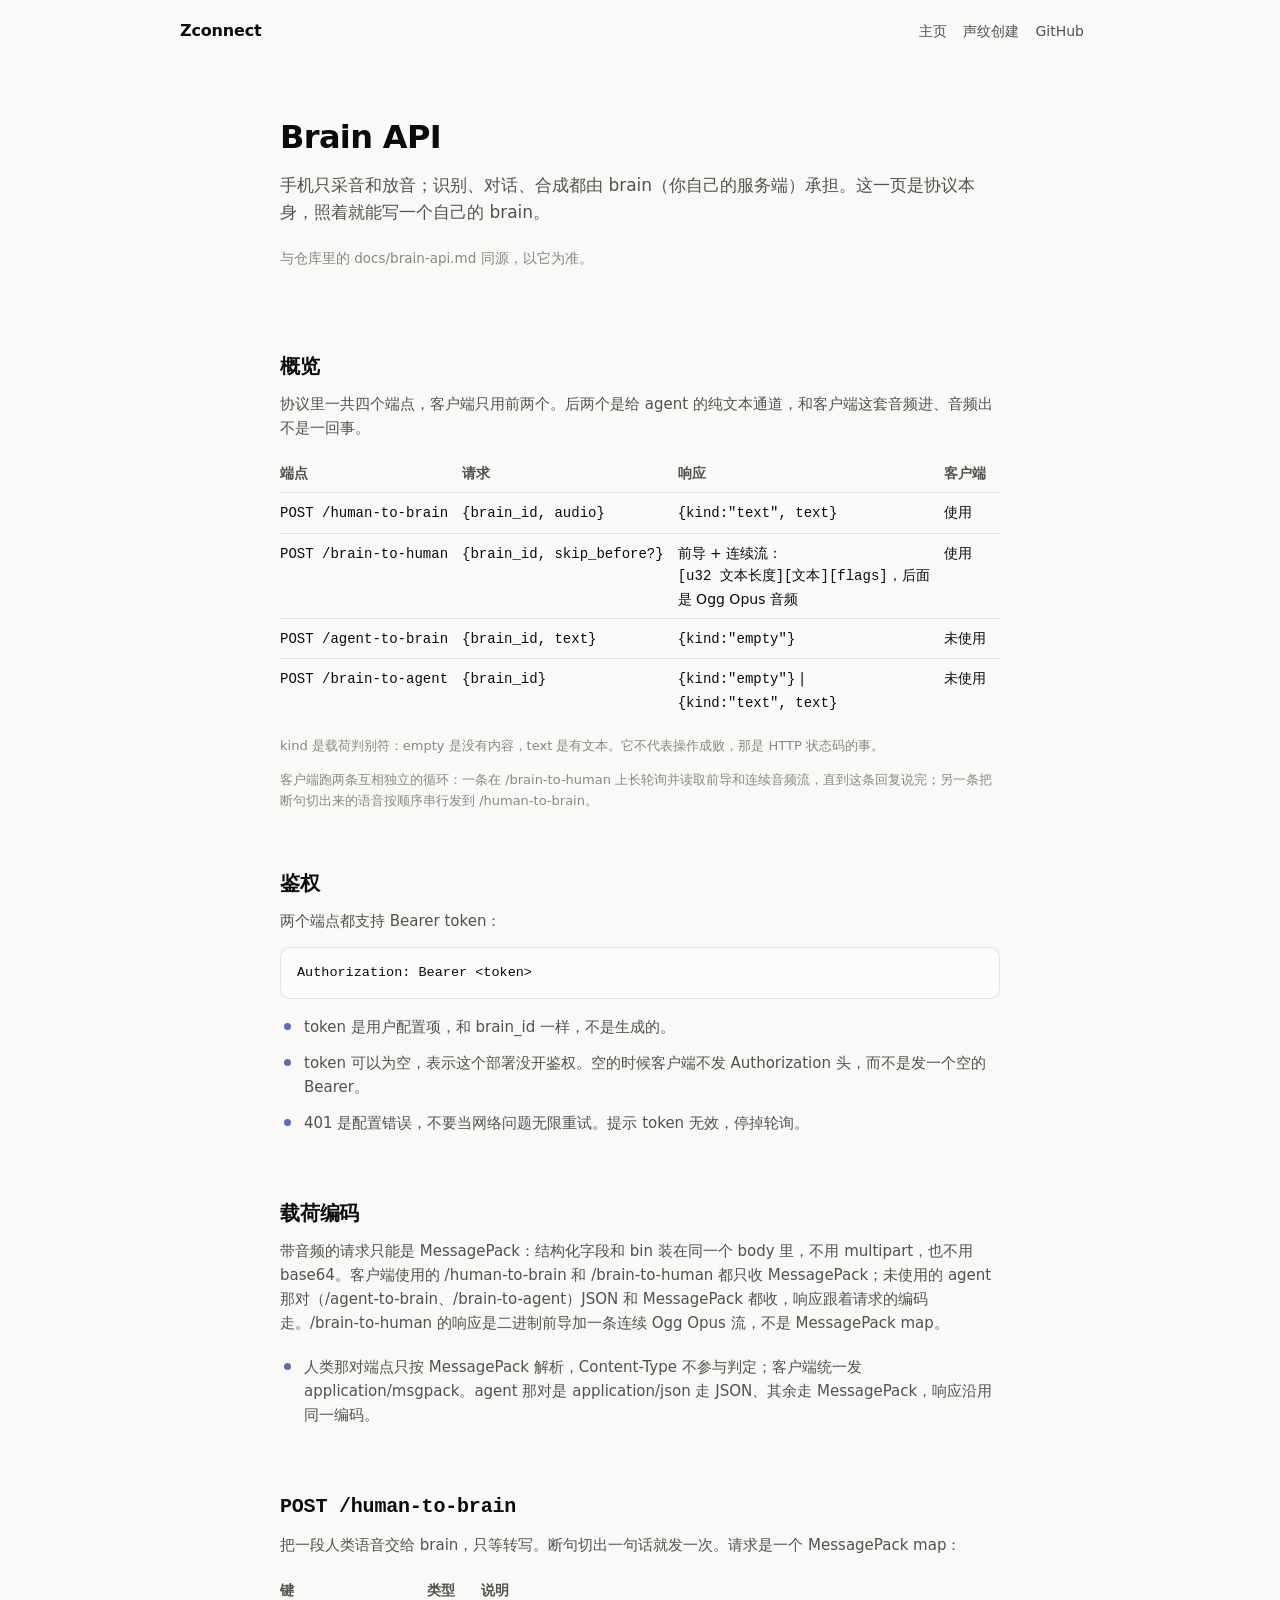
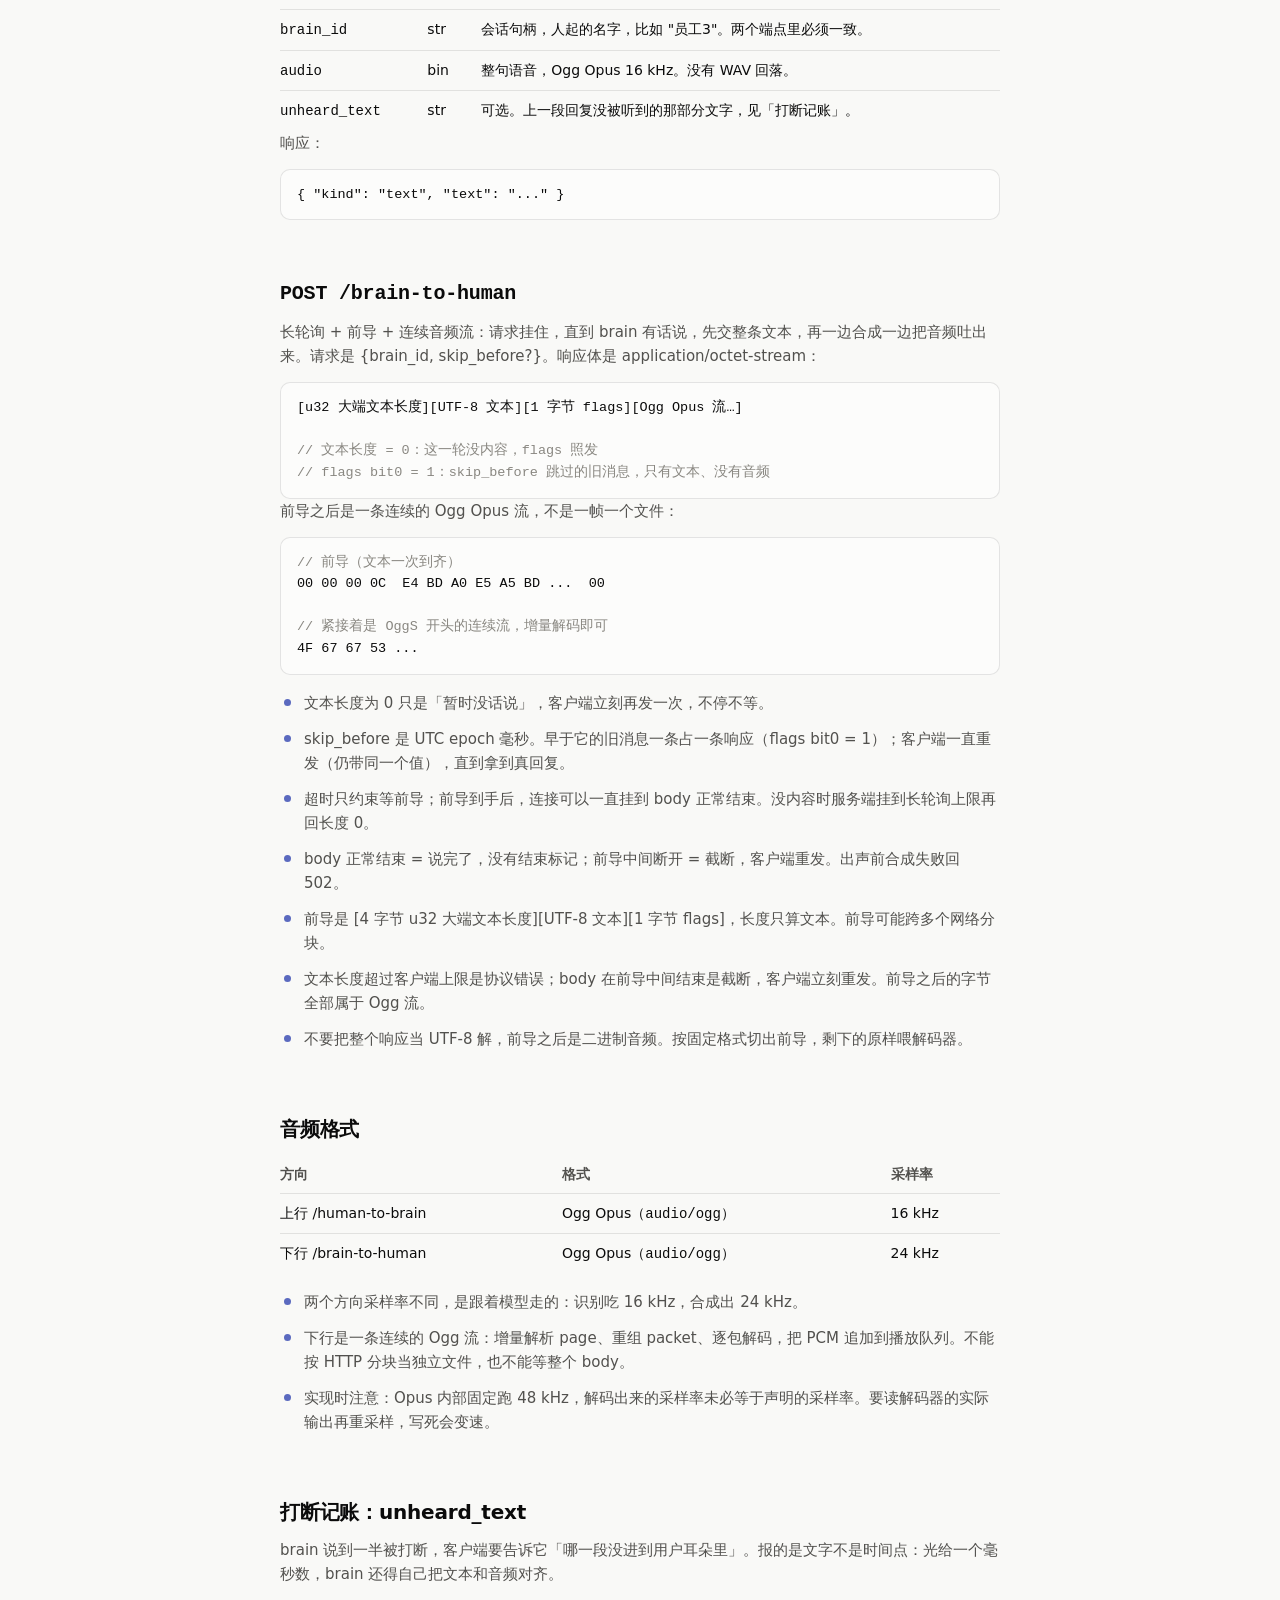
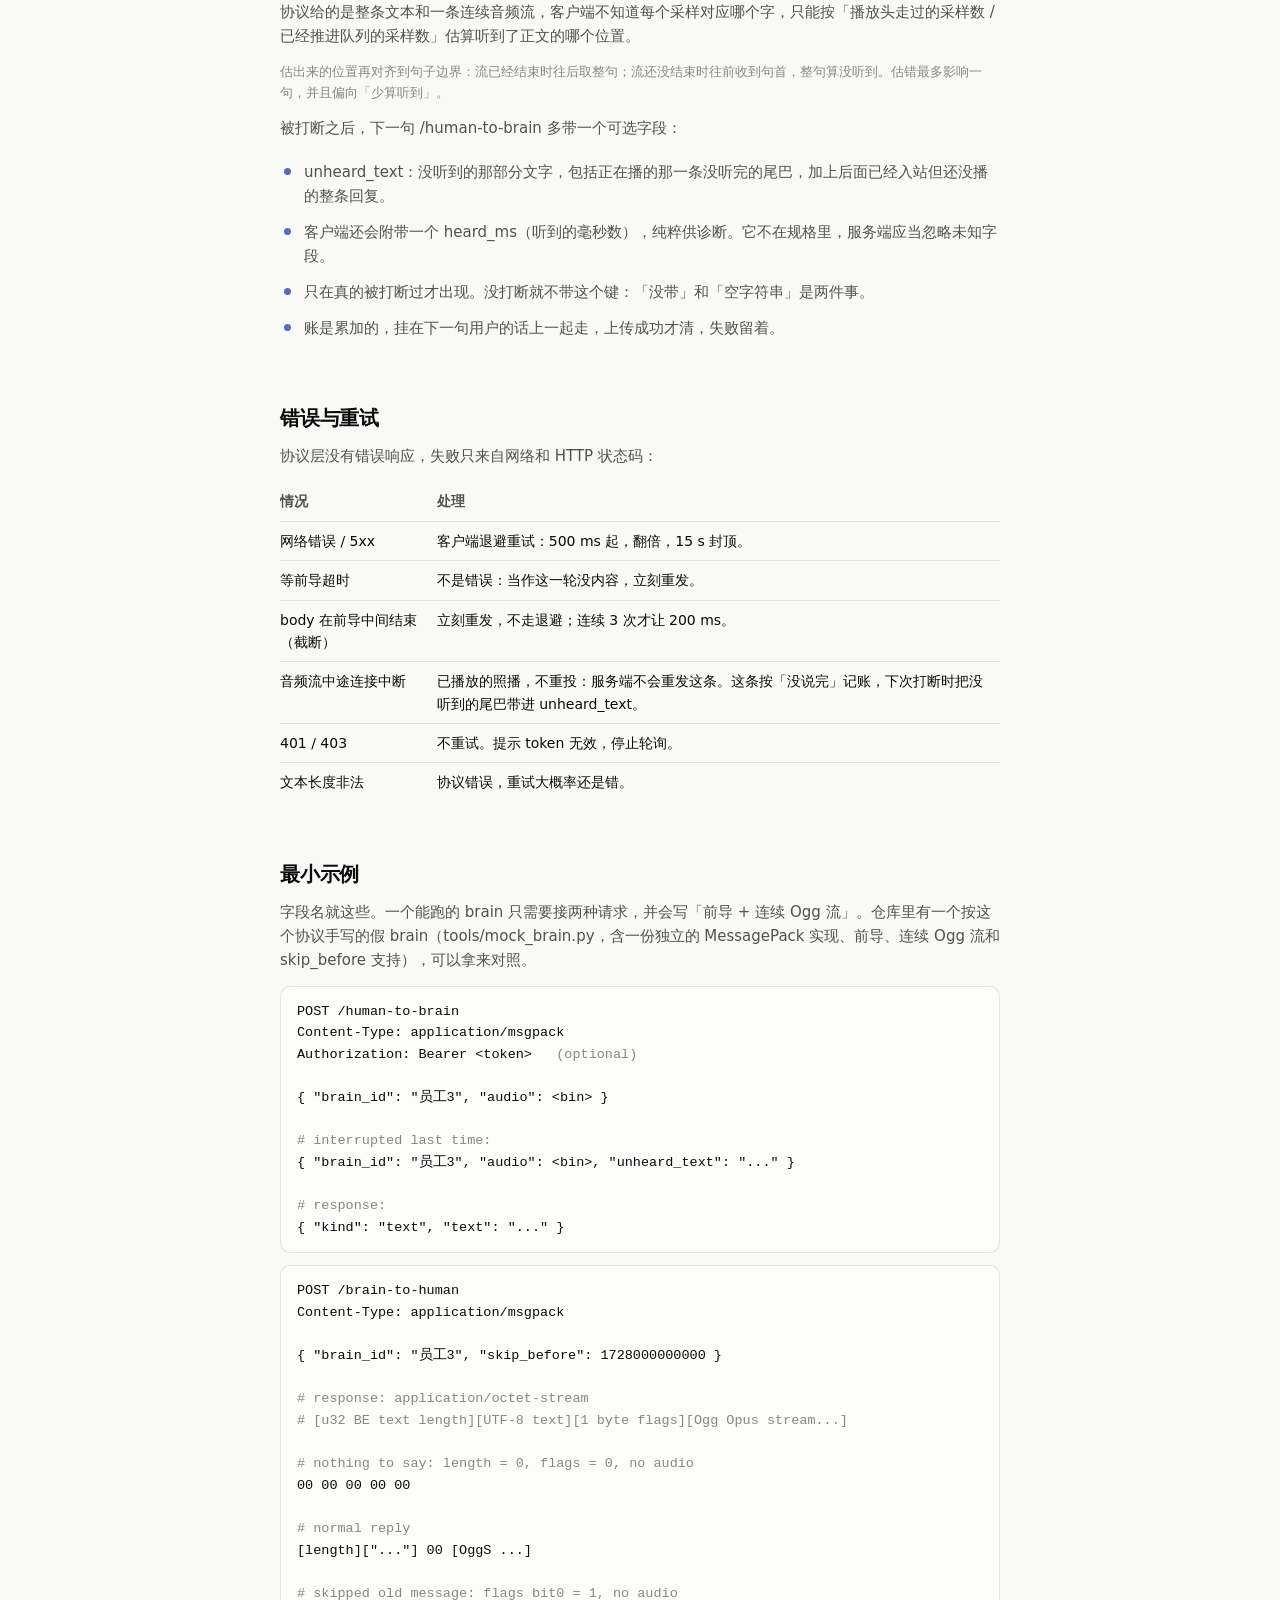
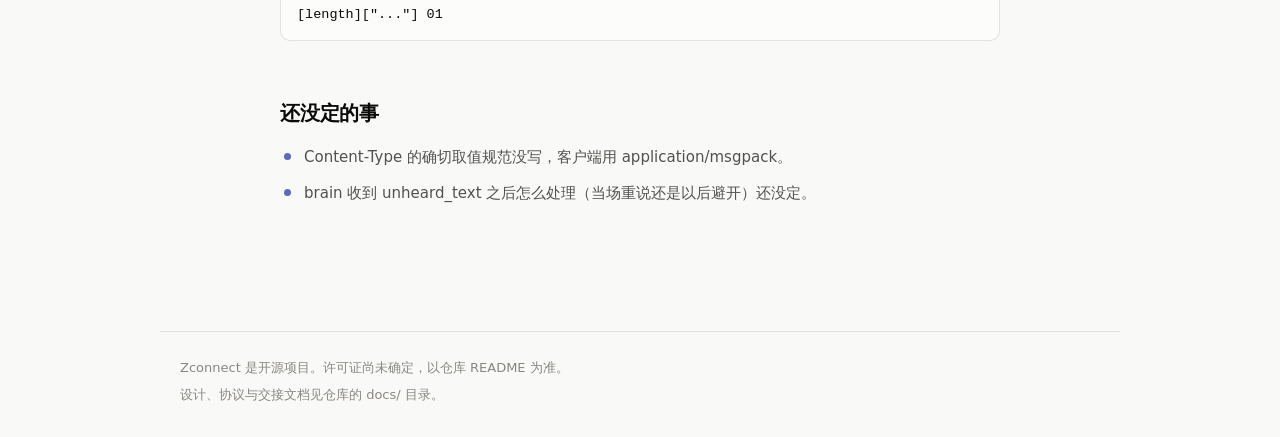
==== brain-api/index.html @ a500f972 "站点：品牌更新为 Zconnect" ====
<!doctype html>
<html lang="zh-CN">
<head>
<meta charset="utf-8">
<meta name="viewport" content="width=device-width, initial-scale=1">
<title data-i18n="meta.title.brain">Brain API · Zconnect</title>
<meta name="description" data-i18n-attr="content:meta.desc.brain"
      content="Zconnect 客户端与服务端（brain）之间的协议：HTTP + MessagePack 的两个端点、音频格式、打断记账与重试约定。">
<link rel="icon" href="../assets/favicon.svg" type="image/svg+xml">
<link rel="icon" href="../assets/favicon-32.png" sizes="32x32" type="image/png">
<link rel="apple-touch-icon" href="../assets/apple-touch-icon.png">
<meta name="theme-color" content="#5B6ABF">
<link rel="stylesheet" href="../assets/site.css">
</head>
<body>
<nav class="site-nav">
  <a class="brand" href="../">Zconnect</a>
  <span class="spacer"></span>
  <a class="nav-link" href="../" data-i18n="nav.home">主页</a>
  <a class="nav-link" href="../enroll/" data-i18n="nav.enroll">声纹创建</a>
  <a class="nav-link" href="https://github.com/thautwarm/zconnect" data-i18n="nav.github">GitHub</a>
  <span id="langSwitch"></span>
</nav>

<main class="narrow">
  <header class="hero">
    <h1 data-i18n="b.hero.title">Brain API</h1>
    <p class="tag" data-i18n="b.hero.sub">手机只采音和放音；识别、对话、合成都由 brain（你自己的服务端）承担。这一页是协议本身，照着就能写一个自己的 brain。</p>
    <p class="made" data-i18n="b.hero.note">与仓库里的 docs/brain-api.md 同源，以它为准。</p>
  </header>

  <section class="block" id="overview">
    <h2 data-i18n="b.ov.title">概览</h2>
    <p class="lead" data-i18n="b.ov.body">协议里一共四个端点，客户端只用前两个。后两个是给 agent 的纯文本通道，和客户端这套音频进、音频出不是一回事。</p>
    <div class="table-scroll">
      <table class="stack">
        <tr>
          <th data-i18n="b.ov.th.ep">端点</th>
          <th data-i18n="b.ov.th.req">请求</th>
          <th data-i18n="b.ov.th.resp">响应</th>
          <th data-i18n="b.ov.th.used">客户端</th>
        </tr>
        <tr>
          <td><code>POST /human-to-brain</code></td>
          <td><code>{brain_id, audio}</code></td>
          <td><code>{kind:"text", text}</code></td>
          <td data-i18n="b.ov.yes">使用</td>
        </tr>
        <tr>
          <td><code>POST /brain-to-human</code></td>
          <td><code>{brain_id, skip_before?}</code></td>
          <td data-i18n-html="b.ov.framed">前导 + 连续流：<code>[u32 文本长度][文本][flags]</code>，后面是 Ogg Opus 音频</td>
          <td data-i18n="b.ov.yes">使用</td>
        </tr>
        <tr>
          <td><code>POST /agent-to-brain</code></td>
          <td><code>{brain_id, text}</code></td>
          <td><code>{kind:"empty"}</code></td>
          <td data-i18n="b.ov.no">未使用</td>
        </tr>
        <tr>
          <td><code>POST /brain-to-agent</code></td>
          <td><code>{brain_id}</code></td>
          <td><code>{kind:"empty"}</code> | <code>{kind:"text", text}</code></td>
          <td data-i18n="b.ov.no">未使用</td>
        </tr>
      </table>
    </div>
    <p class="hint mt" data-i18n="b.ov.kind">kind 是载荷判别符：empty 是没有内容，text 是有文本。它不代表操作成败，那是 HTTP 状态码的事。</p>
    <p class="hint" data-i18n="b.ov.loops">客户端跑两条互相独立的循环：一条在 /brain-to-human 上长轮询并读取前导和连续音频流，直到这条回复说完；另一条把断句切出来的语音按顺序串行发到 /human-to-brain。</p>
  </section>

  <section class="block" id="auth">
    <h2 data-i18n="b.auth.title">鉴权</h2>
    <p class="lead" data-i18n="b.auth.body">两个端点都支持 Bearer token：</p>
    <pre class="code">Authorization: Bearer &lt;token&gt;</pre>
    <ul class="tick">
      <li data-i18n="b.auth.i1">token 是用户配置项，和 brain_id 一样，不是生成的。</li>
      <li data-i18n="b.auth.i2">token 可以为空，表示这个部署没开鉴权。空的时候客户端不发 Authorization 头，而不是发一个空的 Bearer。</li>
      <li data-i18n="b.auth.i3">401 是配置错误，不要当网络问题无限重试。提示 token 无效，停掉轮询。</li>
    </ul>
  </section>

  <section class="block" id="encoding">
    <h2 data-i18n="b.enc.title">载荷编码</h2>
    <p class="lead" data-i18n="b.enc.body">带音频的请求只能是 MessagePack：结构化字段和 bin 装在同一个 body 里，不用 multipart，也不用 base64。客户端使用的 /human-to-brain 和 /brain-to-human 都只收 MessagePack；未使用的 agent 那对（/agent-to-brain、/brain-to-agent）JSON 和 MessagePack 都收，响应跟着请求的编码走。/brain-to-human 的响应是二进制前导加一条连续 Ogg Opus 流，不是 MessagePack map。</p>
    <ul class="tick">
      <li data-i18n="b.enc.ct">人类那对端点只按 MessagePack 解析，Content-Type 不参与判定；客户端统一发 application/msgpack。agent 那对是 application/json 走 JSON、其余走 MessagePack，响应沿用同一编码。</li>
    </ul>
  </section>

  <section class="block" id="uplink">
    <h2><code>POST /human-to-brain</code></h2>
    <p class="lead" data-i18n="b.up.body">把一段人类语音交给 brain，只等转写。断句切出一句话就发一次。请求是一个 MessagePack map：</p>
    <div class="table-scroll">
      <table class="stack">
        <tr>
          <th data-i18n="b.th.key">键</th>
          <th data-i18n="b.th.type">类型</th>
          <th data-i18n="b.th.desc">说明</th>
        </tr>
        <tr>
          <td><code>brain_id</code></td>
          <td>str</td>
          <td data-i18n="b.up.f.brainId">会话句柄，人起的名字，比如 "员工3"。两个端点里必须一致。</td>
        </tr>
        <tr>
          <td><code>audio</code></td>
          <td>bin</td>
          <td data-i18n="b.up.f.audio">整句语音，Ogg Opus 16 kHz。没有 WAV 回落。</td>
        </tr>
        <tr>
          <td><code>unheard_text</code></td>
          <td>str</td>
          <td data-i18n="b.up.f.unheardText">可选。上一段回复没被听到的那部分文字，见「打断记账」。</td>
        </tr>
      </table>
    </div>
    <p class="lead mt" data-i18n="b.up.resp">响应：</p>
    <pre class="code">{ "kind": "text", "text": "..." }</pre>
  </section>

  <section class="block" id="downlink">
    <h2><code>POST /brain-to-human</code></h2>
    <p class="lead" data-i18n="b.down.body">长轮询 + 前导 + 连续音频流：请求挂住，直到 brain 有话说，先交整条文本，再一边合成一边把音频吐出来。请求是 {brain_id, skip_before?}。响应体是 application/octet-stream：</p>
    <pre class="code">[u32 大端文本长度][UTF-8 文本][1 字节 flags][Ogg Opus 流…]

<span class="c">// 文本长度 = 0：这一轮没内容，flags 照发</span>
<span class="c">// flags bit0 = 1：skip_before 跳过的旧消息，只有文本、没有音频</span></pre>
    <p class="lead mt" data-i18n="b.down.framesLead">前导之后是一条连续的 Ogg Opus 流，不是一帧一个文件：</p>
    <pre class="code"><span class="c">// 前导（文本一次到齐）</span>
00 00 00 0C  E4 BD A0 E5 A5 BD ...  00

<span class="c">// 紧接着是 OggS 开头的连续流，增量解码即可</span>
4F 67 67 53 ...</pre>
    <ul class="tick">
      <li data-i18n="b.down.empty">文本长度为 0 只是「暂时没话说」，客户端立刻再发一次，不停不等。</li>
      <li data-i18n="b.down.skip">skip_before 是 UTC epoch 毫秒。早于它的旧消息一条占一条响应（flags bit0 = 1）；客户端一直重发（仍带同一个值），直到拿到真回复。</li>
      <li data-i18n="b.down.timeout">超时只约束等前导；前导到手后，连接可以一直挂到 body 正常结束。没内容时服务端挂到长轮询上限再回长度 0。</li>
      <li data-i18n="b.down.end">body 正常结束 = 说完了，没有结束标记；前导中间断开 = 截断，客户端重发。出声前合成失败回 502。</li>
      <li data-i18n="b.down.frame">前导是 [4 字节 u32 大端文本长度][UTF-8 文本][1 字节 flags]，长度只算文本。前导可能跨多个网络分块。</li>
      <li data-i18n="b.down.truncated">文本长度超过客户端上限是协议错误；body 在前导中间结束是截断，客户端立刻重发。前导之后的字节全部属于 Ogg 流。</li>
      <li data-i18n="b.down.warn">不要把整个响应当 UTF-8 解，前导之后是二进制音频。按固定格式切出前导，剩下的原样喂解码器。</li>
    </ul>
  </section>

  <section class="block" id="audio">
    <h2 data-i18n="b.audio.title">音频格式</h2>
    <div class="table-scroll">
      <table class="stack">
        <tr>
          <th data-i18n="b.audio.th.dir">方向</th>
          <th data-i18n="b.audio.th.fmt">格式</th>
          <th data-i18n="b.audio.th.rate">采样率</th>
        </tr>
        <tr>
          <td data-i18n="b.audio.up">上行 /human-to-brain</td>
          <td>Ogg Opus（<code>audio/ogg</code>）</td>
          <td>16 kHz</td>
        </tr>
        <tr>
          <td data-i18n="b.audio.down">下行 /brain-to-human</td>
          <td>Ogg Opus（<code>audio/ogg</code>）</td>
          <td>24 kHz</td>
        </tr>
      </table>
    </div>
    <ul class="tick">
      <li data-i18n="b.audio.why">两个方向采样率不同，是跟着模型走的：识别吃 16 kHz，合成出 24 kHz。</li>
      <li data-i18n="b.audio.frame">下行是一条连续的 Ogg 流：增量解析 page、重组 packet、逐包解码，把 PCM 追加到播放队列。不能按 HTTP 分块当独立文件，也不能等整个 body。</li>
      <li data-i18n="b.audio.trap">实现时注意：Opus 内部固定跑 48 kHz，解码出来的采样率未必等于声明的采样率。要读解码器的实际输出再重采样，写死会变速。</li>
    </ul>
  </section>

  <section class="block" id="barge">
    <h2 data-i18n="b.int.title">打断记账：unheard_text</h2>
    <p class="lead" data-i18n="b.int.body">brain 说到一半被打断，客户端要告诉它「哪一段没进到用户耳朵里」。报的是文字不是时间点：光给一个毫秒数，brain 还得自己把文本和音频对齐。</p>
    <p class="lead" data-i18n="b.int.spans">协议给的是整条文本和一条连续音频流，客户端不知道每个采样对应哪个字，只能按「播放头走过的采样数 / 已经推进队列的采样数」估算听到了正文的哪个位置。</p>
    <p class="hint mt" data-i18n="b.int.fallback">估出来的位置再对齐到句子边界：流已经结束时往后取整句；流还没结束时往前收到句首，整句算没听到。估错最多影响一句，并且偏向「少算听到」。</p>
    <p class="lead mt" data-i18n="b.int.fields">被打断之后，下一句 /human-to-brain 多带一个可选字段：</p>
    <ul class="tick">
      <li data-i18n="b.int.f1">unheard_text：没听到的那部分文字，包括正在播的那一条没听完的尾巴，加上后面已经入站但还没播的整条回复。</li>
      <li data-i18n="b.int.f2">客户端还会附带一个 heard_ms（听到的毫秒数），纯粹供诊断。它不在规格里，服务端应当忽略未知字段。</li>
      <li data-i18n="b.int.f3">只在真的被打断过才出现。没打断就不带这个键：「没带」和「空字符串」是两件事。</li>
      <li data-i18n="b.int.f4">账是累加的，挂在下一句用户的话上一起走，上传成功才清，失败留着。</li>
    </ul>
  </section>

  <section class="block" id="errors">
    <h2 data-i18n="b.err.title">错误与重试</h2>
    <p class="lead" data-i18n="b.err.body">协议层没有错误响应，失败只来自网络和 HTTP 状态码：</p>
    <div class="table-scroll">
      <table class="stack">
        <tr>
          <th data-i18n="b.err.th.case">情况</th>
          <th data-i18n="b.err.th.act">处理</th>
        </tr>
        <tr>
          <td data-i18n="b.err.r1.k">网络错误 / 5xx</td>
          <td data-i18n="b.err.r1.v">客户端退避重试：500 ms 起，翻倍，15 s 封顶。</td>
        </tr>
        <tr>
          <td data-i18n="b.err.r4.k">等前导超时</td>
          <td data-i18n="b.err.r4.v">不是错误：当作这一轮没内容，立刻重发。</td>
        </tr>
        <tr>
          <td data-i18n="b.err.r5.k">body 在前导中间结束（截断）</td>
          <td data-i18n="b.err.r5.v">立刻重发，不走退避；连续 3 次才让 200 ms。</td>
        </tr>
        <tr>
          <td data-i18n="b.err.r6.k">音频流中途连接中断</td>
          <td data-i18n="b.err.r6.v">已播放的照播，不重投：服务端不会重发这条。这条按「没说完」记账，下次打断时把没听到的尾巴带进 unheard_text。</td>
        </tr>
        <tr>
          <td>401 / 403</td>
          <td data-i18n="b.err.r2.v">不重试。提示 token 无效，停止轮询。</td>
        </tr>
        <tr>
          <td data-i18n="b.err.r3.k">文本长度非法</td>
          <td data-i18n="b.err.r3.v">协议错误，重试大概率还是错。</td>
        </tr>
      </table>
    </div>
  </section>

  <section class="block" id="example">
    <h2 data-i18n="b.ex.title">最小示例</h2>
    <p class="lead" data-i18n="b.ex.body">字段名就这些。一个能跑的 brain 只需要接两种请求，并会写「前导 + 连续 Ogg 流」。仓库里有一个按这个协议手写的假 brain（tools/mock_brain.py，含一份独立的 MessagePack 实现、前导、连续 Ogg 流和 skip_before 支持），可以拿来对照。</p>
    <pre class="code">POST /human-to-brain
Content-Type: application/msgpack
Authorization: Bearer &lt;token&gt;   <span class="c">(optional)</span>

{ "brain_id": "员工3", "audio": &lt;bin&gt; }

<span class="c"># interrupted last time:</span>
{ "brain_id": "员工3", "audio": &lt;bin&gt;, "unheard_text": "..." }

<span class="c"># response:</span>
{ "kind": "text", "text": "..." }</pre>
    <pre class="code">POST /brain-to-human
Content-Type: application/msgpack

{ "brain_id": "员工3", "skip_before": 1728000000000 }

<span class="c"># response: application/octet-stream</span>
<span class="c"># [u32 BE text length][UTF-8 text][1 byte flags][Ogg Opus stream...]</span>

<span class="c"># nothing to say: length = 0, flags = 0, no audio</span>
00 00 00 00 00

<span class="c"># normal reply</span>
[length][&quot;...&quot;] 00 [OggS ...]

<span class="c"># skipped old message: flags bit0 = 1, no audio</span>
[length][&quot;...&quot;] 01</pre>
  </section>

  <section class="block" id="open">
    <h2 data-i18n="b.pending.title">还没定的事</h2>
    <ul class="tick">
      <li data-i18n="b.pending.i1">Content-Type 的确切取值规范没写，客户端用 application/msgpack。</li>
      <li data-i18n="b.pending.i2">brain 收到 unheard_text 之后怎么处理（当场重说还是以后避开）还没定。</li>
    </ul>
  </section>
</main>

<footer class="site-foot">
  <p data-i18n="h.footer.license">Zconnect 是开源项目。许可证尚未确定，以仓库 README 为准。</p>
  <p data-i18n="h.footer.docs">设计、协议与交接文档见仓库的 docs/ 目录。</p>
</footer>

<script src="../assets/i18n.js"></script>
<script src="../assets/main.js"></script>
</body>
</html>
---- assets/site.css ----
/* Zconnect 站点共享样式：主页 + 声纹工具。无框架、无构建步骤。 */

:root {
  color-scheme: light;
  --page: #f9f9f7;
  --surface: #fcfcfb;
  --ink: #0b0b0b;
  --ink-2: #52514e;
  --muted: #898781;
  --line: rgba(11, 11, 11, 0.10);
  --line-strong: #c3c2b7;
  --accent: #5b6abf;
  --accent-ink: #ffffff;
  --accent-soft: rgba(91, 106, 191, 0.10);
  --good: #0ca30c;
  --warning: #b26a00;
  --critical: #d03b3b;
  --neg: #2a78d6;
  --mid: #f0efec;
  --pos: #e34948;
  --shadow: 0 1px 2px rgba(11, 11, 11, 0.04), 0 8px 28px rgba(11, 11, 11, 0.05);
  --ppd-shadow: 0 4px 12px rgba(11, 11, 11, 0.06);
}

@media (prefers-color-scheme: dark) {
  :root {
    color-scheme: dark;
    --page: #0d0d0d;
    --surface: #1a1a19;
    --ink: #f0efec;
    --ink-2: #c3c2b7;
    --muted: #898781;
    --line: rgba(255, 255, 255, 0.10);
    --line-strong: #383835;
    --accent: #a7b0ea;
    --accent-ink: #191b33;
    --accent-soft: rgba(167, 176, 234, 0.12);
    --good: #0ca30c;
    --warning: #fab219;
    --critical: #e66767;
    --neg: #3987e5;
    --mid: #383835;
    --pos: #e66767;
    --shadow: 0 1px 2px rgba(0, 0, 0, 0.4), 0 8px 28px rgba(0, 0, 0, 0.35);
    --ppd-shadow: 0 4px 12px rgba(0, 0, 0, 0.35);
  }
}

* { box-sizing: border-box; }
html, body { margin: 0; padding: 0; }
body {
  background: var(--page);
  color: var(--ink);
  font: 15px/1.6 system-ui, -apple-system, "Segoe UI", "PingFang SC",
        "Hiragino Kaku Gothic ProN", "Hiragino Sans", "Microsoft YaHei",
        "Noto Sans CJK SC", "Noto Sans CJK JP", sans-serif;
  min-height: 100vh;
  overflow-x: clip;
}
main { max-width: 960px; margin: 0 auto; padding: 0 20px 64px; }
main.narrow { max-width: 760px; }

a { color: var(--accent); text-decoration: none; }
a:hover { text-decoration: underline; }
code, pre {
  font-family: ui-monospace, SFMono-Regular, Menlo, Consolas, monospace;
}

/* ---------------- 顶部导航 ---------------- */
.site-nav {
  display: flex; align-items: center; gap: 16px; flex-wrap: wrap;
  max-width: 960px; margin: 0 auto; padding: 18px 20px 10px;
}
.site-nav .brand {
  font-weight: 700; font-size: 16px; letter-spacing: -0.01em;
  color: var(--ink);
}
.site-nav .brand:hover { text-decoration: none; }
.site-nav .spacer { flex: 1; }
.site-nav a.nav-link { color: var(--ink-2); font-size: 14px; }
.site-nav a.nav-link:hover { color: var(--ink); }

.lang-switch {
  display: inline-flex; border: 1px solid var(--line-strong);
  border-radius: 999px; overflow: hidden;
}
.lang-btn {
  appearance: none; border: 0; background: transparent; color: var(--ink-2);
  font: inherit; font-size: 12.5px; font-weight: 600;
  padding: 5px 12px; cursor: pointer;
}
.lang-btn + .lang-btn { border-left: 1px solid var(--line); }
.lang-btn:hover { background: color-mix(in srgb, var(--ink) 5%, transparent); }
.lang-btn.active { background: var(--accent); color: var(--accent-ink); }

/* ---------------- 通用组件 ---------------- */
.card {
  background: var(--surface);
  border: 1px solid var(--line);
  border-radius: 14px;
  padding: 18px 20px;
  margin: 0 0 16px;
  box-shadow: var(--shadow);
}
.card-head {
  display: flex; align-items: center; gap: 12px;
  justify-content: space-between;
}
h1 { font-size: 32px; line-height: 1.2; margin: 0; letter-spacing: -0.02em; }
h2 { font-size: 20px; margin: 0 0 10px; letter-spacing: -0.01em; }
.card h2 { font-size: 16px; margin: 0; letter-spacing: 0.01em; }
.sub { color: var(--ink-2); margin: 6px 0 0; }
.privacy { color: var(--muted); font-size: 13px; margin: 8px 0 0; }
.hint { color: var(--muted); font-size: 13px; }
.row { display: flex; align-items: center; gap: 12px; flex-wrap: wrap; }
.mt { margin-top: 14px; }
.hidden { display: none !important; }

button, .button {
  appearance: none; border: 1px solid transparent; border-radius: 9px;
  padding: 9px 16px; font: inherit; font-size: 14px; font-weight: 600;
  cursor: pointer; background: var(--accent); color: var(--accent-ink);
  transition: filter .15s ease, background .15s ease, border-color .15s ease;
}
.button { display: inline-flex; align-items: center; text-decoration: none; }
.button:hover { text-decoration: none; }
button:hover, .button:hover { filter: brightness(1.06); }
button:disabled { opacity: .45; cursor: not-allowed; filter: none; }
button.secondary, .button.secondary {
  background: transparent; color: var(--ink); border-color: var(--line-strong);
}
button.secondary:hover, .button.secondary:hover {
  background: color-mix(in srgb, var(--ink) 5%, transparent);
}

.pill {
  display: inline-flex; align-items: center; gap: 6px;
  font-size: 12.5px; font-weight: 600; border-radius: 999px;
  padding: 3px 10px; border: 1px solid var(--line);
  color: var(--ink-2); white-space: nowrap;
}
.pill::before {
  content: ""; width: 7px; height: 7px; border-radius: 50%;
  background: var(--muted);
}
.pill.ok { color: var(--good); border-color: color-mix(in srgb, var(--good) 35%, transparent); }
.pill.ok::before { background: var(--good); }
.pill.pending { color: var(--warning); border-color: color-mix(in srgb, var(--warning) 35%, transparent); }
.pill.pending::before { background: var(--warning); }
.pill.error { color: var(--critical); border-color: color-mix(in srgb, var(--critical) 35%, transparent); }
.pill.error::before { background: var(--critical); }

/* ---------------- 主页 ---------------- */
.hero { padding: 64px 0 24px; }
.hero .tag {
  font-size: 17px; color: var(--ink-2); max-width: 46em; margin: 16px 0 0;
}
.feel {
  margin: 18px 0 0; padding: 0; list-style: none;
  font-size: 16px; color: var(--ink);
}
.feel li { padding: 7px 0 7px 26px; position: relative; }
.feel li::before {
  content: ""; position: absolute; left: 6px; top: 17px;
  width: 7px; height: 7px; border-radius: 50%; background: var(--accent);
}
.pp-diagram { margin: 26px auto 8px; max-width: 900px; }
.ppd { display: block; width: 100%; height: auto; }
.ppd-tall { display: none; }
@media (max-width: 640px) {
  .pp-diagram { max-width: 392px; }
  .ppd-wide { display: none; }
  .ppd-tall { display: block; }
}
.ppd-channel { fill: var(--accent-soft); }
.ppd-glow { animation: ppd-breathe 6s ease-in-out infinite; }
@keyframes ppd-breathe {
  0%, 100% { opacity: 0.35; }
  50% { opacity: 0.85; }
}
.ppd-stop-glow-a { stop-color: var(--accent); stop-opacity: 0.20; }
.ppd-stop-glow-b { stop-color: var(--accent); stop-opacity: 0; }
.ppd-card-bg {
  fill: var(--surface); stroke: var(--line); stroke-width: 1;
  filter: drop-shadow(var(--ppd-shadow));
}
.ppd-card.server .ppd-card-bg,
.ppd-card.agent .ppd-card-bg {
  stroke: color-mix(in srgb, var(--accent) 52%, var(--line));
}
.ppd-icon-bg { fill: var(--mid); }
.ppd-card.phone .ppd-icon-bg,
.ppd-card.server .ppd-icon-bg,
.ppd-card.agent .ppd-icon-bg { fill: var(--accent-soft); }
.ppd-icon {
  fill: none; stroke: var(--ink-2); stroke-width: 1.6;
  stroke-linecap: round; stroke-linejoin: round;
}
.ppd-card.server .ppd-icon,
.ppd-card.agent .ppd-icon { stroke: var(--accent); }
.ppd-title { fill: var(--ink); font-weight: 650; letter-spacing: 0.01em; }
.ppd-card.agent .ppd-title { fill: var(--accent); }
.ppd-sub { fill: var(--muted); }
.ppd-wide .ppd-title { font-size: 13.5px; }
.ppd-wide .ppd-sub { font-size: 9.5px; }
.ppd-wide .ppd-lane-label { font-size: 11px; }
.ppd-tall .ppd-title { font-size: 14.5px; }
.ppd-tall .ppd-sub { font-size: 10.5px; }
.ppd-tall .ppd-lane-label { font-size: 11.5px; }
.ppd-badge rect {
  fill: var(--surface); stroke: var(--accent); stroke-width: 1;
}
.ppd-badge-stem {
  stroke: var(--accent); stroke-width: 1; stroke-dasharray: 2 2;
}
.ppd-badge text {
  fill: var(--accent); font-size: 9.5px; font-weight: 700; letter-spacing: 0.06em;
}
.ppd-tall .ppd-badge text { font-size: 9.5px; letter-spacing: 0.04em; }
.ppd-line { stroke-width: 2; stroke-linecap: round; }
.ppd-line.push { stroke: var(--accent); }
.ppd-line.pull { stroke: var(--ink-2); }
.ppd-head.push { fill: var(--accent); }
.ppd-head.pull { fill: var(--ink-2); }
.ppd-line.audio {
  stroke: var(--line-strong); stroke-width: 1.1; stroke-dasharray: 2 3;
}
.ppd-head.audio { fill: var(--line-strong); }
.ppd-flowline {
  stroke: var(--surface); stroke-width: 1.8; stroke-linecap: round;
  stroke-dasharray: 2.5 14; opacity: 0.85;
  animation: ppd-flow 2.4s linear infinite;
}
@keyframes ppd-flow { to { stroke-dashoffset: -16.5; } }
@media (prefers-reduced-motion: reduce) {
  .ppd-glow { animation: none; opacity: 0.55; }
  .ppd-flowline { animation: none; opacity: 0.4; }
}
.ppd-lane-label { font-weight: 600; letter-spacing: 0.01em; }
.ppd-word { font-weight: 700; letter-spacing: 0.04em; }
.ppd-word.push { fill: var(--accent); }
.ppd-word.pull { fill: var(--ink-2); }
.ppd-lane-sep { fill: var(--muted); }
.ppd-lane-text { fill: var(--ink-2); }
.ppd-endpoint {
  fill: var(--muted);
  font-family: ui-monospace, SFMono-Regular, Menlo, Consolas, monospace;
  font-size: 8px; letter-spacing: 0.01em;
}
.pp-caption { margin: 0; color: var(--accent); font-size: 14px; font-weight: 650; text-align: center; }
.pp-caption-sub { margin: 4px 0 0; color: var(--muted); font-size: 13px; text-align: center; }
.hero .made { color: var(--muted); font-size: 13.5px; margin: 22px 0 0; }
.hero .cta { display: flex; gap: 10px; flex-wrap: wrap; margin-top: 26px; }

section.block { margin: 56px 0 0; }
section.block > .lead { color: var(--ink-2); max-width: 56em; margin: 0 0 14px; }

.feat-grid {
  display: grid; grid-template-columns: repeat(3, 1fr);
  gap: 14px; margin-top: 14px;
}
.feat-grid .card { margin: 0; }
.feat-grid h3 { font-size: 15px; margin: 0 0 6px; }
.feat-grid p { margin: 0; color: var(--ink-2); font-size: 14px; }

.flow {
  display: flex; align-items: stretch; gap: 8px; flex-wrap: wrap;
  margin-top: 14px;
}
.flow .node {
  flex: 1 1 150px; min-width: 0;
  background: var(--surface); border: 1px solid var(--line);
  border-radius: 12px; padding: 12px 14px; font-size: 13.5px;
  color: var(--ink-2);
}
.flow .node b { display: block; color: var(--ink); font-size: 14px; margin-bottom: 2px; }
.flow .arrow {
  align-self: center; color: var(--muted); font-size: 18px; flex: 0 0 auto;
}
.flow .node.brain { border-color: color-mix(in srgb, var(--accent) 45%, transparent); background: var(--accent-soft); }

.table-scroll { overflow-x: auto; margin-top: 10px; }
table.stack { border-collapse: collapse; width: 100%; font-size: 14px; }
table.stack th, table.stack td {
  text-align: left; padding: 8px 14px 8px 0;
  border-bottom: 1px solid var(--line); vertical-align: top;
}
table.stack th { color: var(--ink-2); font-weight: 600; white-space: nowrap; }
/* 端点名和字段字面量不该被折成三行；窄屏让 .table-scroll 横向滚。 */
table.stack td code { white-space: nowrap; }
table.stack tr:last-child th, table.stack tr:last-child td { border-bottom: 0; }

ul.tick { margin: 10px 0 0; padding: 0; list-style: none; }
ul.tick li {
  padding: 6px 0 6px 24px; position: relative; color: var(--ink-2);
}
ul.tick li::before {
  content: ""; position: absolute; left: 4px; top: 14px;
  width: 7px; height: 7px; border-radius: 50%; background: var(--accent);
}

pre.code {
  background: var(--surface); border: 1px solid var(--line);
  border-radius: 10px; padding: 14px 16px; overflow-x: auto;
  font-size: 13.5px; line-height: 1.6; margin: 12px 0 0;
}
pre.code .c { color: var(--muted); }

footer.site-foot {
  max-width: 960px; margin: 56px auto 0; padding: 20px 20px 40px;
  border-top: 1px solid var(--line);
  color: var(--muted); font-size: 13px;
}
footer.site-foot p { margin: 6px 0; }

/* ---------------- 声纹工具页 ---------------- */
.page-head {
  display: flex; align-items: flex-start; justify-content: space-between;
  gap: 16px; flex-wrap: wrap; padding: 36px 0 18px;
}
.page-head h1 { font-size: 28px; }
.back-link { display: inline-block; margin-top: 18px; font-size: 14px; }

.drop {
  margin-top: 12px;
  border: 1.5px dashed var(--line-strong);
  border-radius: 12px;
  padding: 28px 18px;
  text-align: center;
  color: var(--ink-2);
  background: color-mix(in srgb, var(--ink) 2%, transparent);
  cursor: pointer;
  transition: border-color .15s ease, background .15s ease;
}
.drop:hover, .drop.over {
  border-color: var(--accent);
  background: color-mix(in srgb, var(--accent) 6%, transparent);
}
.drop strong { color: var(--ink); }
.drop .small { display: block; color: var(--muted); font-size: 13px; margin-top: 4px; }

.bar {
  height: 6px; border-radius: 999px; overflow: hidden;
  background: color-mix(in srgb, var(--ink) 8%, transparent);
}
.bar > div {
  height: 100%; width: 0%; background: var(--accent);
  transition: width .18s ease;
}
.progress-row { display: flex; align-items: center; gap: 10px; margin-top: 12px; }
.progress-row .bar { flex: 1; }
.model-progress { margin: 16px 0 0; }
.model-progress .bar { height: 4px; }
.progress-text {
  color: var(--muted); font-size: 12.5px; font-variant-numeric: tabular-nums;
  min-width: 104px; text-align: right;
}
.error {
  margin: 16px 0 0; padding: 11px 14px; border-radius: 9px;
  border: 1px solid color-mix(in srgb, var(--critical) 40%, transparent);
  background: color-mix(in srgb, var(--critical) 8%, transparent);
  color: var(--critical); font-size: 14px;
}
.ok-note, .warn-note {
  margin-top: 12px; padding: 9px 12px; border-radius: 8px;
  color: var(--ink-2); font-size: 13.5px;
}
.ok-note {
  border: 1px solid color-mix(in srgb, var(--good) 35%, transparent);
  background: color-mix(in srgb, var(--good) 7%, transparent);
}
.warn-note {
  border: 1px solid color-mix(in srgb, var(--warning) 40%, transparent);
  background: color-mix(in srgb, var(--warning) 9%, transparent);
}
.warn-note strong { color: var(--warning); }
.audio-info { margin-top: 12px; color: var(--ink-2); font-size: 13.5px; }
.audio-info b { color: var(--ink); font-weight: 600; }
.metrics { display: flex; gap: 28px; flex-wrap: wrap; margin: 16px 0 2px; }
.metric .k { color: var(--muted); font-size: 12.5px; display: block; }
.metric .v {
  font-size: 20px; font-weight: 650; font-variant-numeric: tabular-nums;
  letter-spacing: -0.01em;
}
details { margin-top: 16px; }
summary {
  cursor: pointer; color: var(--ink-2); font-size: 13.5px; user-select: none;
}
summary:hover { color: var(--ink); }
.strip-wrap { margin-top: 12px; }
.strip {
  display: grid;
  grid-template-columns: repeat(auto-fill, minmax(13px, 1fr));
  gap: 2px;
}
.cell {
  aspect-ratio: 1 / 1; border-radius: 2px; min-width: 0;
  transition: transform .1s ease;
}
.cell:hover { transform: scale(1.28); outline: 1px solid var(--ink); z-index: 1; }
.legend {
  display: flex; align-items: center; gap: 8px;
  margin-top: 10px; color: var(--muted); font-size: 12px;
}
.legend .ramp {
  width: 140px; height: 8px; border-radius: 999px;
  background: linear-gradient(90deg, var(--neg), var(--mid), var(--pos));
  border: 1px solid var(--line);
}
.chips { display: flex; gap: 8px; flex-wrap: wrap; margin-top: 10px; }
.chip {
  display: inline-flex; align-items: center; gap: 6px;
  border: 1px solid var(--line); border-radius: 999px;
  padding: 3px 10px; font-size: 12.5px; color: var(--ink-2);
  font-variant-numeric: tabular-nums;
}
.chip.good::before { content: "✓"; color: var(--good); font-weight: 700; }
.chip.warn::before { content: "!"; color: var(--warning); font-weight: 700; }
.chip.warn { border-color: color-mix(in srgb, var(--warning) 40%, transparent); }
.values {
  display: grid; grid-template-columns: repeat(auto-fill, minmax(122px, 1fr));
  gap: 2px 10px; margin-top: 12px;
  max-height: 280px; overflow: auto;
  border-top: 1px solid var(--line); padding-top: 8px;
}
.values span {
  font: 12px/1.7 ui-monospace, SFMono-Regular, Menlo, Consolas, monospace;
  color: var(--ink-2); font-variant-numeric: tabular-nums; white-space: nowrap;
}
.values span i { color: var(--muted); font-style: normal; }
.downloads { display: flex; gap: 10px; flex-wrap: wrap; margin-top: 18px; }
.mic-dot {
  display: inline-block; width: 8px; height: 8px; border-radius: 50%;
  background: var(--critical); margin-right: 7px; vertical-align: 1px;
  animation: pulse 1.1s ease-in-out infinite;
}
@keyframes pulse { 0%, 100% { opacity: 1; } 50% { opacity: .25; } }

/* ---------------- 响应式 ---------------- */
@media (max-width: 860px) {
  .feat-grid { grid-template-columns: repeat(2, 1fr); }
}
@media (max-width: 560px) {
  .feat-grid { grid-template-columns: 1fr; }
  h1 { font-size: 26px; }
  .hero { padding: 32px 0 12px; }
  main { padding: 0 14px 48px; }
  main.narrow { padding: 0 14px 48px; }
  .site-nav { padding: 14px 14px 8px; }
  .card { padding: 16px 14px; }
  .metrics { gap: 20px; }
  .cell { border-radius: 1px; }
  .page-head { padding: 24px 0 14px; }
  .page-head h1 { font-size: 24px; }
  .flow { flex-direction: column; }
  .flow .arrow { align-self: center; transform: rotate(90deg); }
}
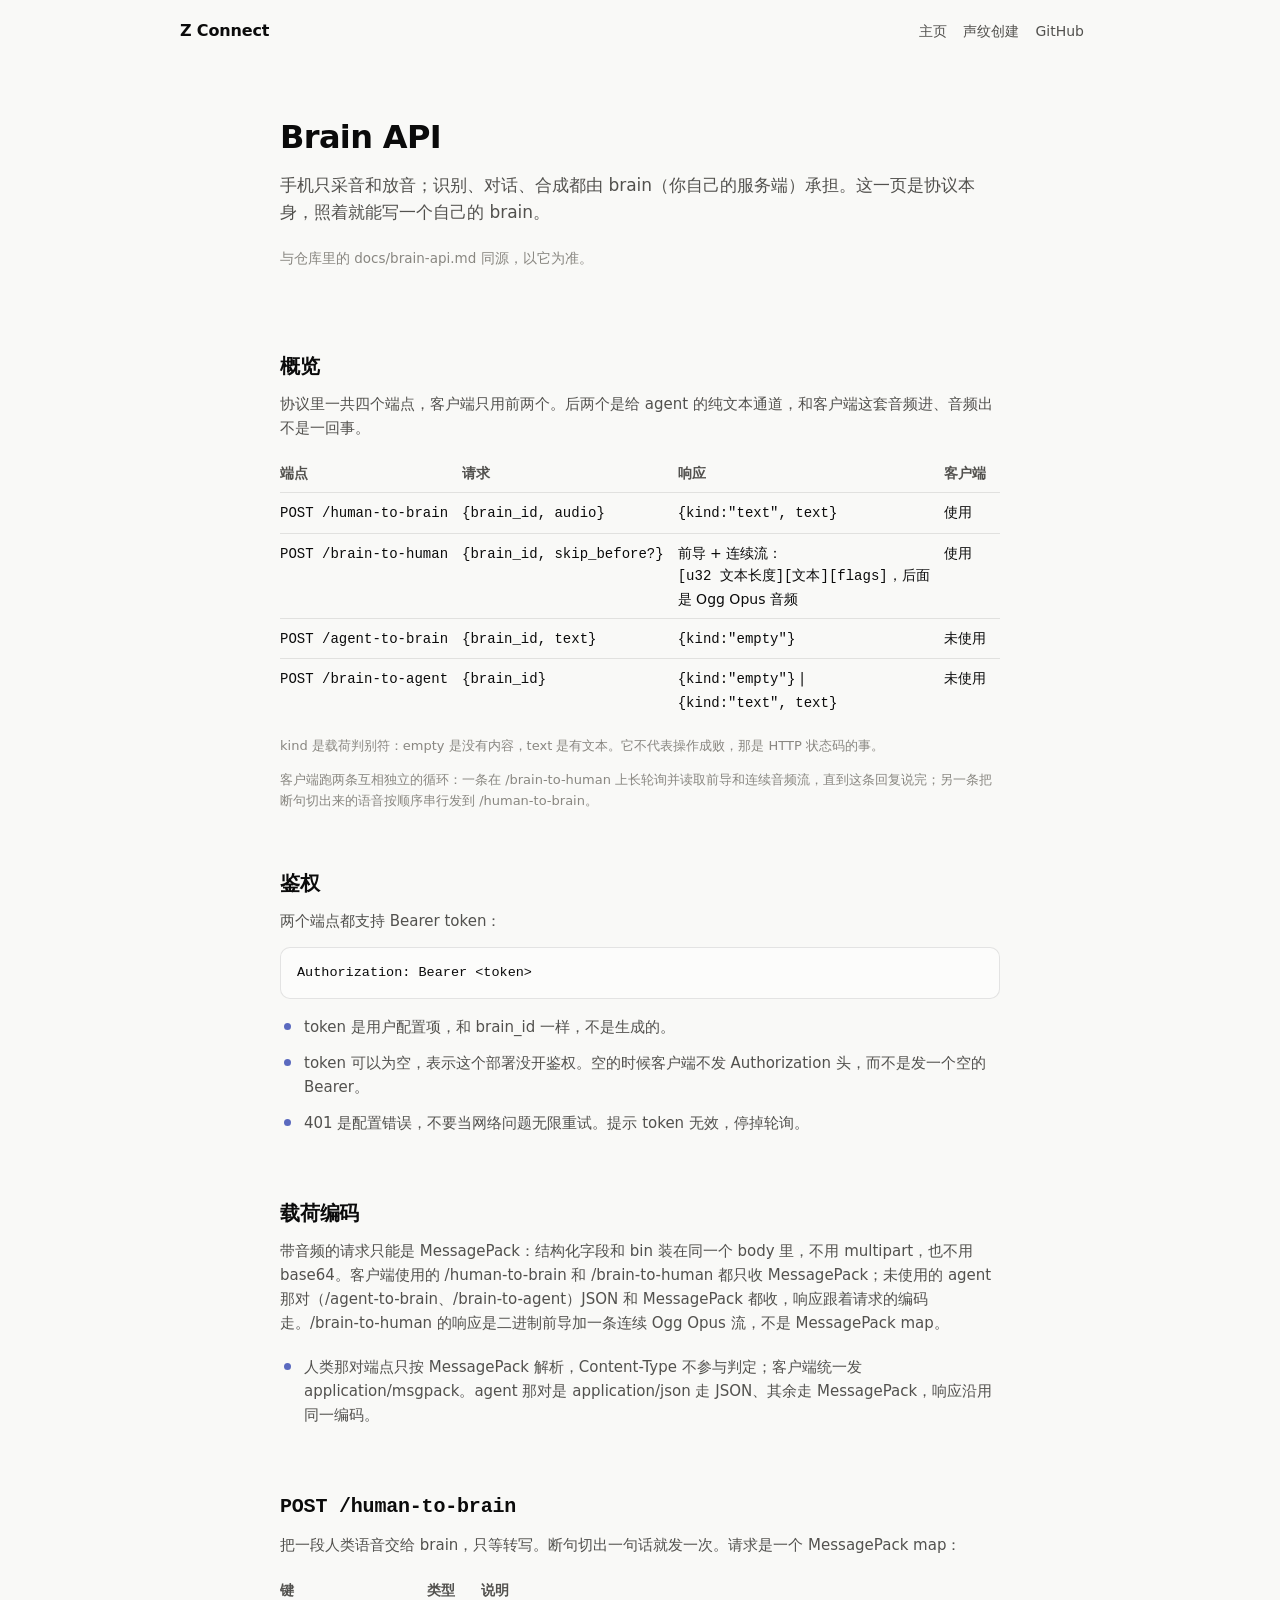
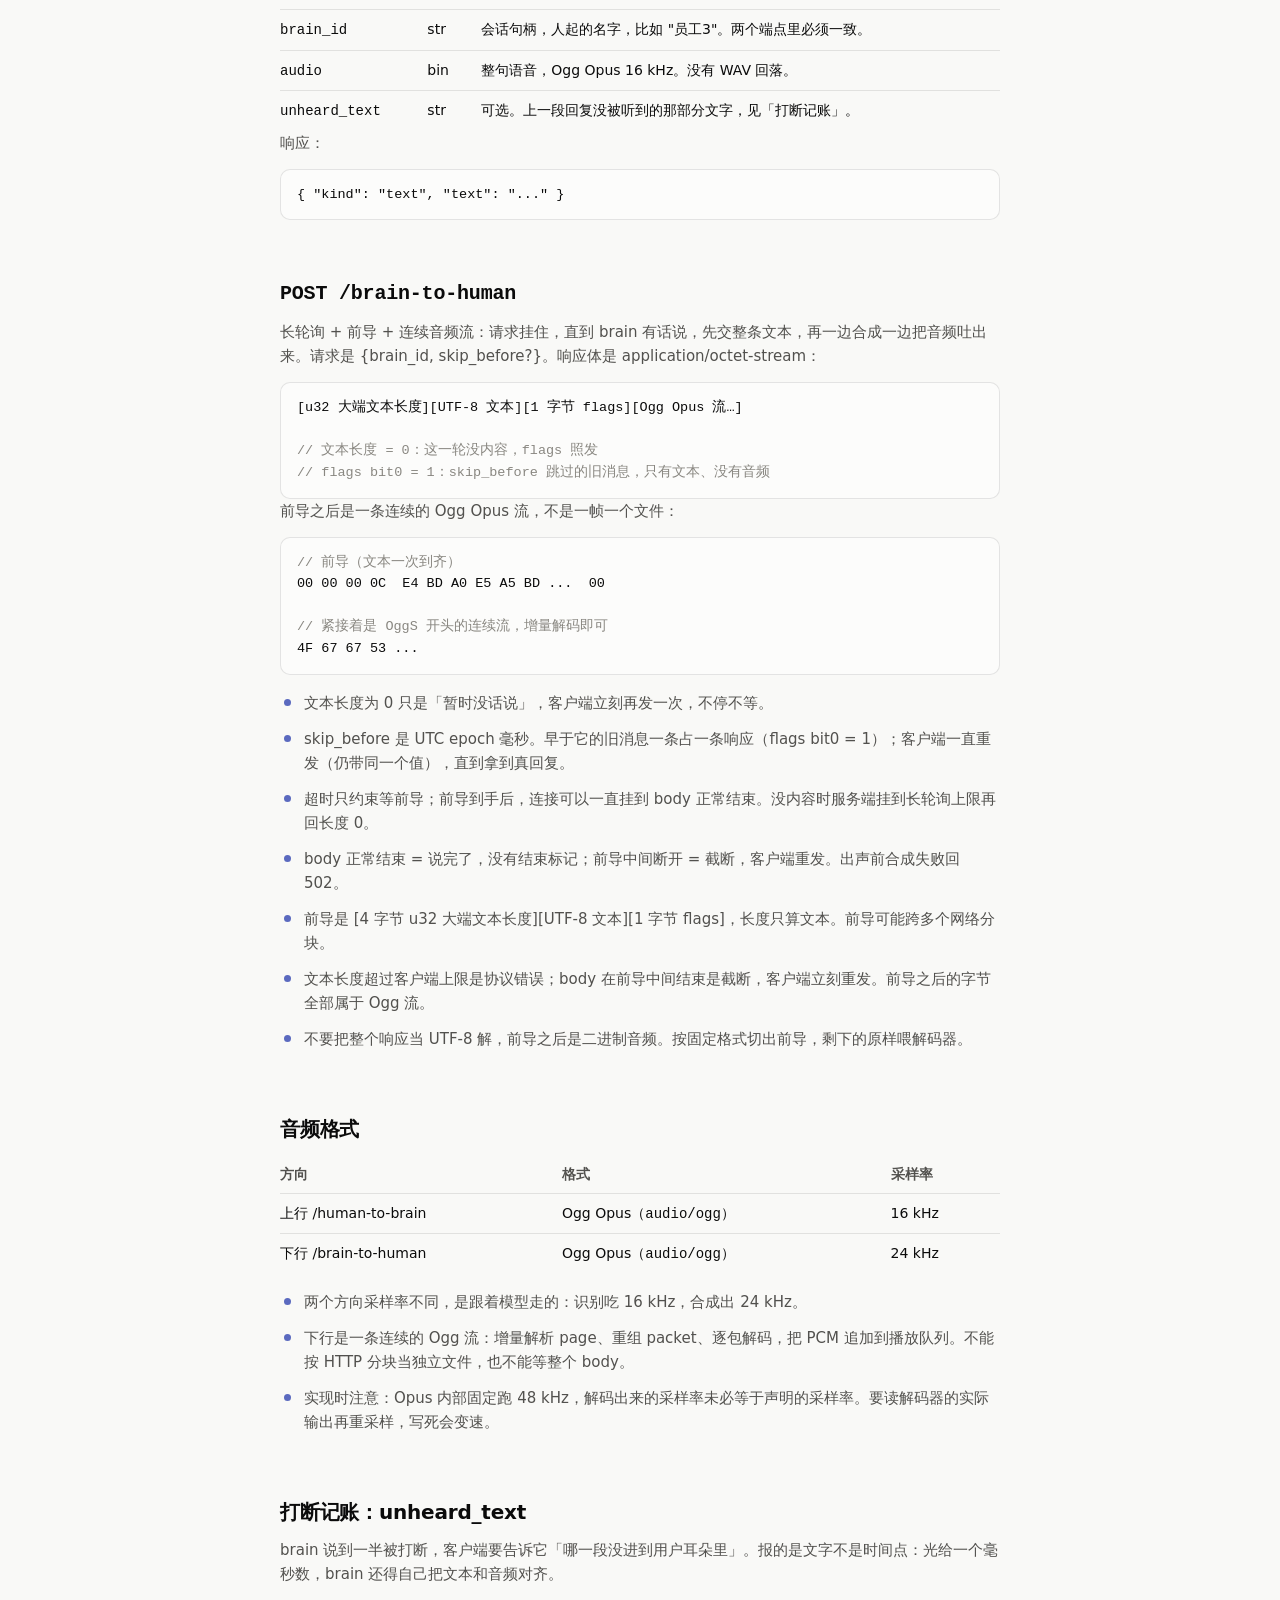
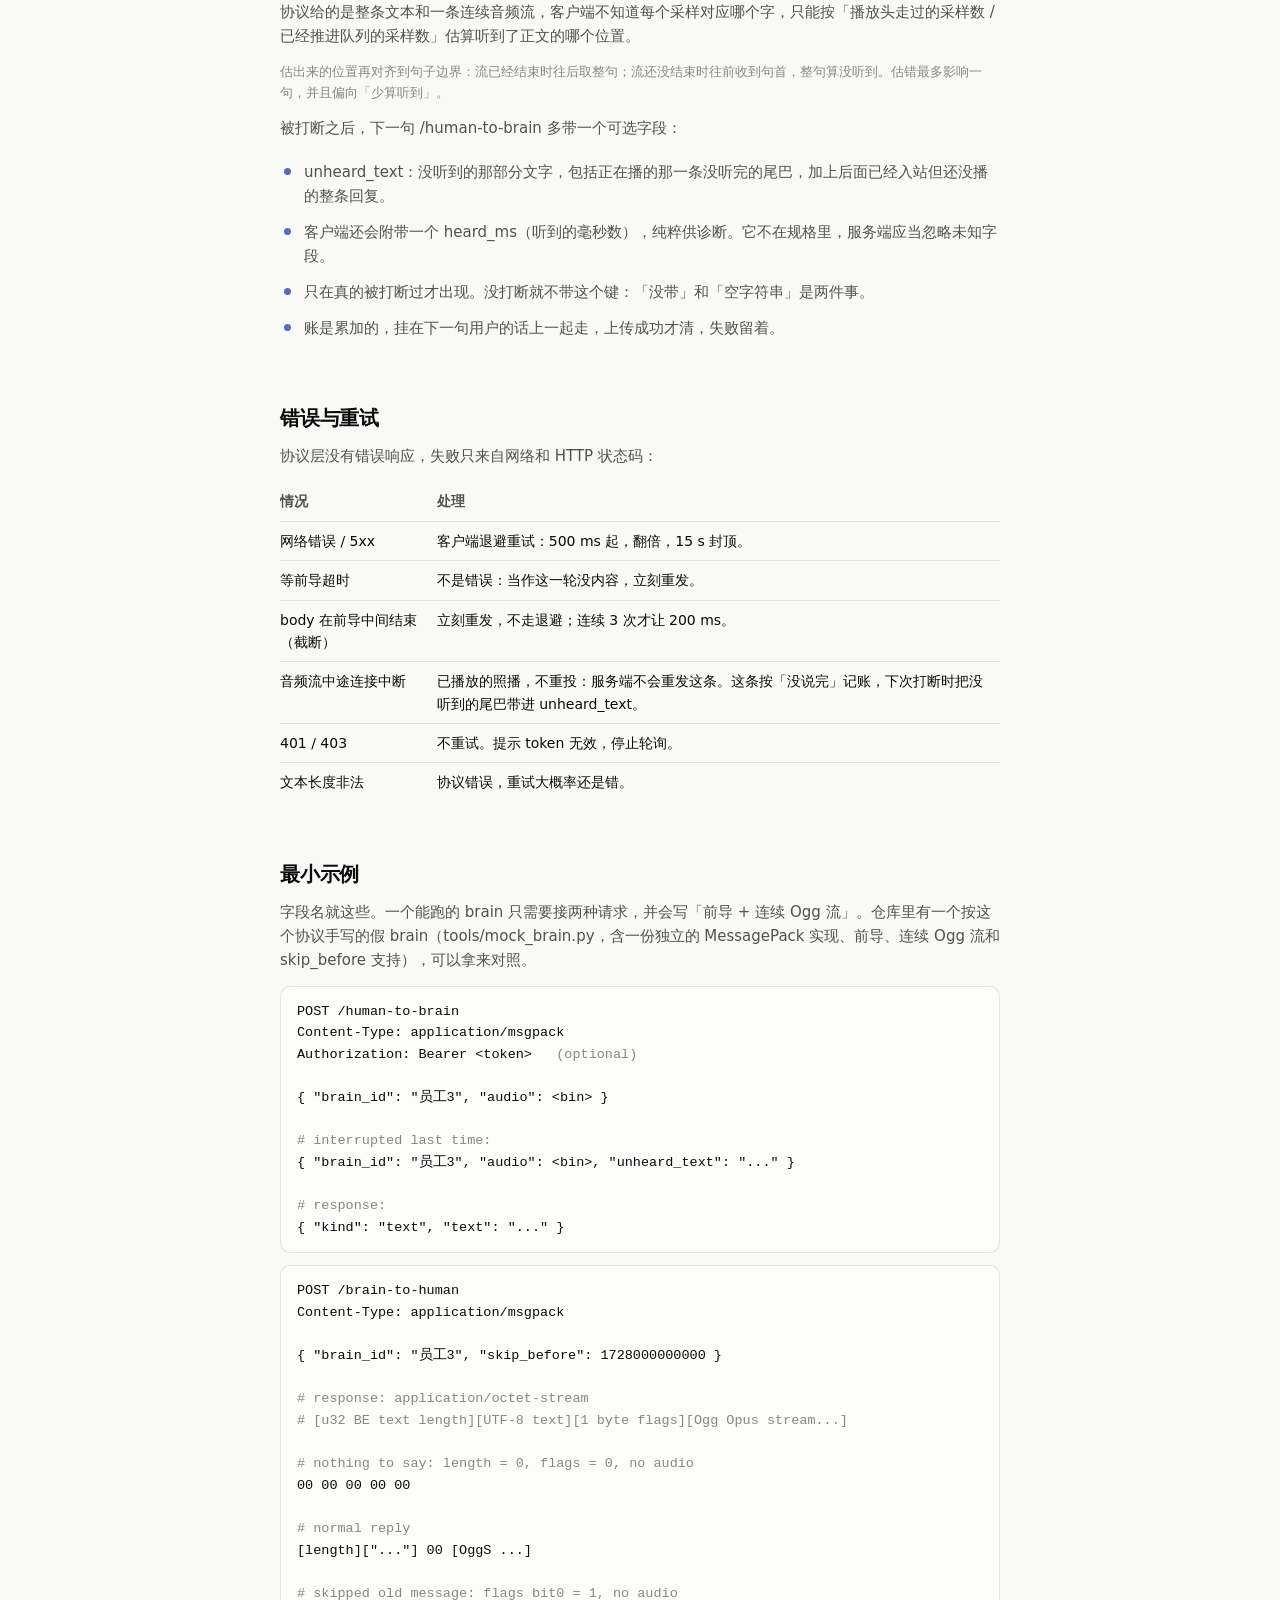
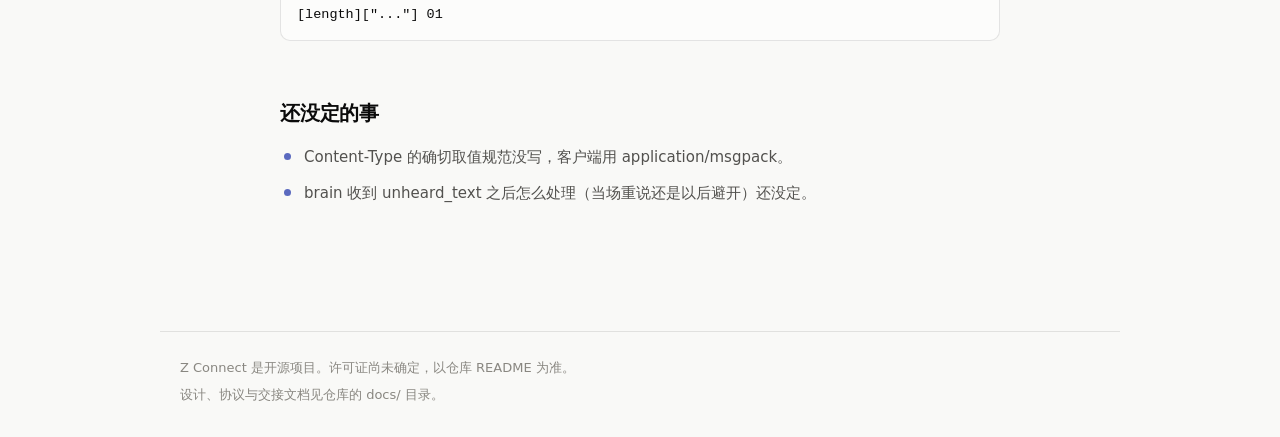
==== commit f37f3a56: "站点：品牌统一为 Z Connect" ====
--- a/brain-api/index.html
+++ b/brain-api/index.html
@@ -3,9 +3,9 @@
 <head>
 <meta charset="utf-8">
 <meta name="viewport" content="width=device-width, initial-scale=1">
-<title data-i18n="meta.title.brain">Brain API · Zconnect</title>
+<title data-i18n="meta.title.brain">Brain API · Z Connect</title>
 <meta name="description" data-i18n-attr="content:meta.desc.brain"
-      content="Zconnect 客户端与服务端（brain）之间的协议：HTTP + MessagePack 的两个端点、音频格式、打断记账与重试约定。">
+      content="Z Connect 客户端与服务端（brain）之间的协议：HTTP + MessagePack 的两个端点、音频格式、打断记账与重试约定。">
 <link rel="icon" href="../assets/favicon.svg" type="image/svg+xml">
 <link rel="icon" href="../assets/favicon-32.png" sizes="32x32" type="image/png">
 <link rel="apple-touch-icon" href="../assets/apple-touch-icon.png">
@@ -14,7 +14,7 @@
 </head>
 <body>
 <nav class="site-nav">
-  <a class="brand" href="../">Zconnect</a>
+  <a class="brand" href="../">Z Connect</a>
   <span class="spacer"></span>
   <a class="nav-link" href="../" data-i18n="nav.home">主页</a>
   <a class="nav-link" href="../enroll/" data-i18n="nav.enroll">声纹创建</a>
@@ -265,7 +265,7 @@
 </main>
 
 <footer class="site-foot">
-  <p data-i18n="h.footer.license">Zconnect 是开源项目。许可证尚未确定，以仓库 README 为准。</p>
+  <p data-i18n="h.footer.license">Z Connect 是开源项目。许可证尚未确定，以仓库 README 为准。</p>
   <p data-i18n="h.footer.docs">设计、协议与交接文档见仓库的 docs/ 目录。</p>
 </footer>
 
--- a/assets/site.css
+++ b/assets/site.css
@@ -1,4 +1,4 @@
-/* Zconnect 站点共享样式：主页 + 声纹工具。无框架、无构建步骤。 */
+/* Z Connect 站点共享样式：主页 + 声纹工具。无框架、无构建步骤。 */
 
 :root {
   color-scheme: light;
